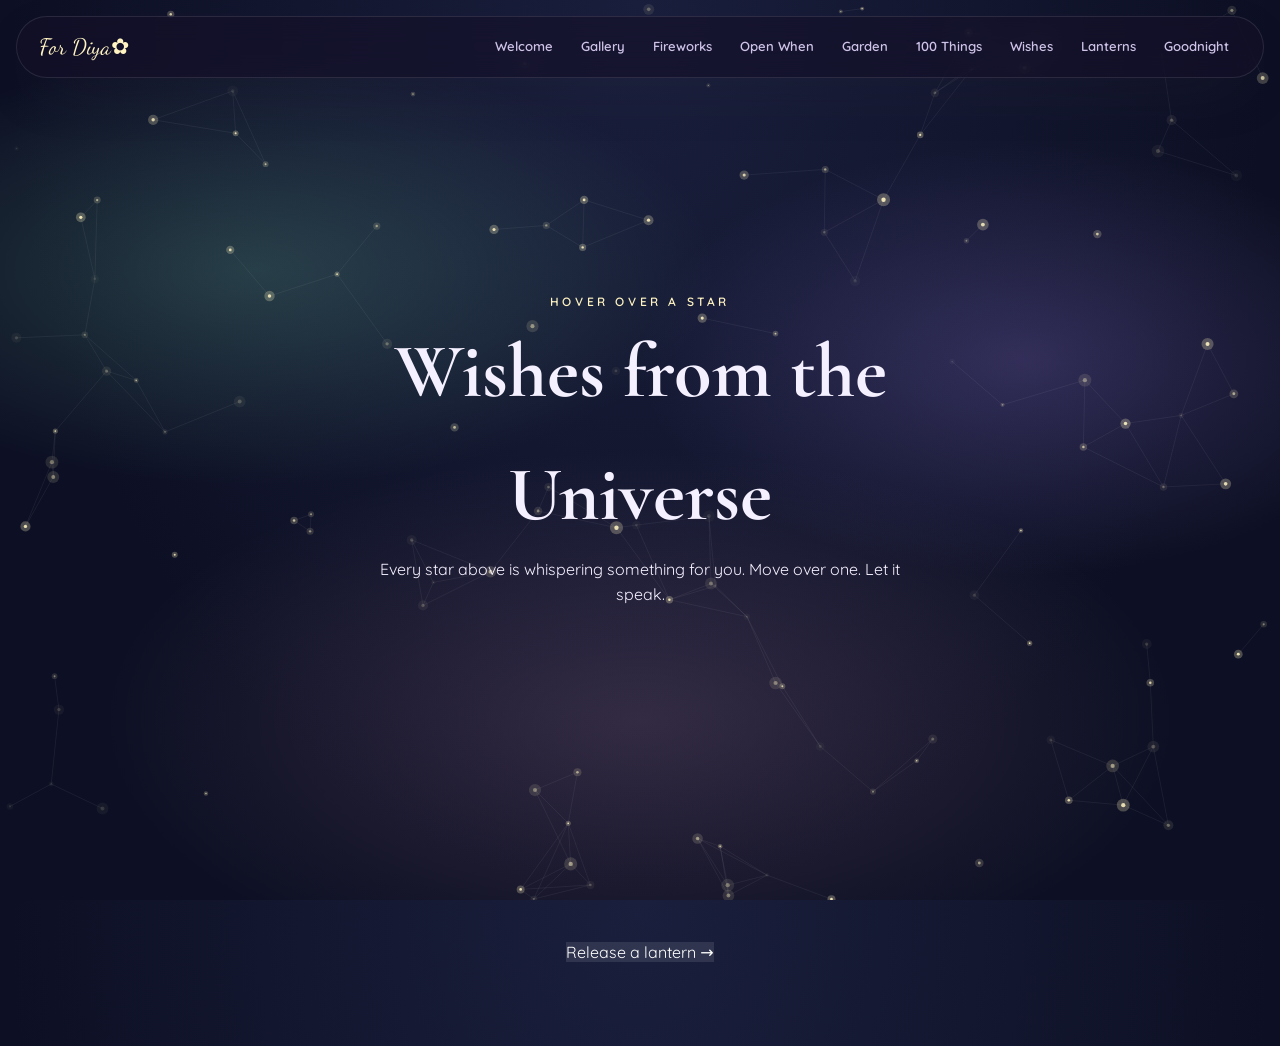
==== wishes.html @ cdcff4bc "Add files via upload" ====
<!DOCTYPE html>
<html lang="en">
<head>
<meta charset="UTF-8" />
<meta name="viewport" content="width=device-width, initial-scale=1" />
<title>Wishes from the Universe ✦</title>
<meta name="description" content="The universe has something to say." />
<link rel="preconnect" href="https://fonts.googleapis.com">
<link rel="preconnect" href="https://fonts.gstatic.com" crossorigin>
<link href="https://fonts.googleapis.com/css2?family=Cormorant+Garamond:wght@400;500;600&family=Dancing+Script:wght@500;700&family=Quicksand:wght@400;500;600;700&display=swap" rel="stylesheet">
<link rel="stylesheet" href="styles.css" />
</head>
<body class="night">

<nav class="nav">
  <a href="index.html" class="nav-brand">For Diya✿</a>
  <button class="nav-toggle" aria-label="Menu">☰</button>
  <div class="nav-links">
    <a href="index.html">Welcome</a><a href="gallery.html">Gallery</a><a href="fireworks.html">Fireworks</a><a href="letters.html">Open When</a><a href="garden.html">Garden</a><a href="wonderful.html">100 Things</a><a href="wishes.html">Wishes</a><a href="lanterns.html">Lanterns</a><a href="goodnight.html">Goodnight</a>
  </div>
</nav>

<section class="sky-stage">
  <div class="aurora"></div>
  <canvas id="starsky"></canvas>
  <div class="sky-hint">
    <p class="eyebrow" id="wishes-eyebrow" style="color:var(--star)">Hover over a star</p>
    <h1>Wishes from the Universe</h1>
    <p id="wishes-desc">Every star above is whispering something for you. Move over one. Let it speak.</p>
  </div>
</section>

<div class="wish-popup" id="popup"></div>

<div style="text-align:center; padding: 40px 24px 80px; position: relative; z-index: 2;">
  <a href="lanterns.html" class="next-link" style="background: rgba(255,255,255,0.1); color:#fff; border-color: rgba(255,255,255,0.2)">Release a lantern →</a>
</div>

<script src="script.js"></script>
<script>
const WISHES = [
  "May this year surprise you in the best ways.",
  "May you discover new reasons to believe in yourself.",
  "May your favorite dreams find their way to reality.",
  "May happiness visit often and stay awhile.",
  "May your soft heart stay soft and find safe places.",
  "May you fall in love with your own life.",
  "May the right people find you.",
  "May you laugh more than you cry.",
  "May rest find you when you need it.",
  "May your courage outgrow your fear.",
  "May the world keep showing you it's worth it.",
  "May you be proud of who you're becoming.",
];

const canvas = document.getElementById("starsky");
const ctx = canvas.getContext("2d");
function fit(){canvas.width=innerWidth;canvas.height=innerHeight;}
fit(); addEventListener("resize", () => { fit(); init(); });

let stars = [];
function init() {
  stars = [];
  const count = Math.min(140, Math.floor(canvas.width * canvas.height / 9000));
  for (let i = 0; i < count; i++) {
    stars.push({
      x: Math.random() * canvas.width,
      y: Math.random() * canvas.height,
      r: Math.random() * 1.6 + 0.6,
      tw: Math.random() * Math.PI * 2,
      wish: WISHES[Math.floor(Math.random()*WISHES.length)]
    });
  }
}
init();

function draw(t) {
  ctx.clearRect(0,0,canvas.width,canvas.height);
  // constellations: connect nearest
  ctx.strokeStyle = "rgba(255,255,255,0.06)"; ctx.lineWidth = 1;
  for (let i = 0; i < stars.length; i++) {
    for (let j = i+1; j < stars.length; j++) {
      const dx = stars[i].x - stars[j].x;
      const dy = stars[i].y - stars[j].y;
      const d = Math.hypot(dx,dy);
      if (d < 90) { ctx.beginPath(); ctx.moveTo(stars[i].x, stars[i].y); ctx.lineTo(stars[j].x, stars[j].y); ctx.stroke(); }
    }
  }
  stars.forEach(s => {
    s.tw += 0.04;
    const a = 0.5 + Math.sin(s.tw) * 0.4;
    ctx.globalAlpha = a;
    ctx.fillStyle = "#fff4c2";
    ctx.beginPath(); ctx.arc(s.x, s.y, s.r, 0, Math.PI*2); ctx.fill();
    ctx.globalAlpha = a * 0.3;
    ctx.beginPath(); ctx.arc(s.x, s.y, s.r*3, 0, Math.PI*2); ctx.fill();
  });
  ctx.globalAlpha = 1;
  requestAnimationFrame(draw);
}
draw();

const popup = document.getElementById("popup");
let timer;
function showWish(text, x, y) {
  popup.textContent = text;
  popup.classList.add("show");
  clearTimeout(timer);
  timer = setTimeout(() => popup.classList.remove("show"), 3500);
}

function pickStar(x, y) {
  let best = null, bd = 36;
  for (const s of stars) {
    const d = Math.hypot(s.x - x, s.y - y);
    if (d < bd) { bd = d; best = s; }
  }
  return best;
}
canvas.addEventListener("mousemove", e => {
  const s = pickStar(e.clientX, e.clientY);
  if (s) showWish(s.wish, e.clientX, e.clientY);
});
canvas.addEventListener("click", e => {
  const s = pickStar(e.clientX, e.clientY) || stars[Math.floor(Math.random()*stars.length)];
  showWish(s.wish);
  confettiBurst(e.clientX, e.clientY);
});

/* Mobile-friendly: instant touch + adaptive hint */
const isTouch = "ontouchstart" in window || navigator.maxTouchPoints > 0;
if (isTouch) {
  document.getElementById("wishes-eyebrow").textContent = "Tap a star";
  document.getElementById("wishes-desc").textContent = "Every star above is whispering something for you. Tap one. Let it speak.";
}

let lastTouchT = 0;
canvas.addEventListener("touchstart", e => {
  e.preventDefault();
  const now = Date.now();
  if (now - lastTouchT < 400) return; // debounce
  lastTouchT = now;
  const touch = e.touches[0];
  const s = pickStar(touch.clientX, touch.clientY) || stars[Math.floor(Math.random()*stars.length)];
  showWish(s.wish);
  confettiBurst(touch.clientX, touch.clientY);
}, { passive: false });
</script>
</body>
</html>
---- styles.css ----
/* =========================================================
   Birthday Festival - Shared Styles
   Edit color tokens & fonts here to restyle the whole site
   ========================================================= */
:root {
  --blush: #fde7ef;
  --peach: #ffe3d0;
  --cream: #fff6ec;
  --lavender: #ece4ff;
  --mint: #e2f5ec;
  --sky: #e1efff;
  --gold: #d6b27a;
  --rose: #e89bb0;
  --ink: #3a2e3a;
  --ink-soft: #6a5a6a;
  --night: #0d1024;
  --night-2: #1a1f3d;
  --star: #fff4c2;
  --shadow: 0 20px 60px -20px rgba(58, 46, 58, 0.25);
  --radius: 22px;
  --font-display: "Cormorant Garamond", "Playfair Display", Georgia, serif;
  --font-script: "Dancing Script", "Pinyon Script", cursive;
  --font-body: "Quicksand", "Nunito", system-ui, sans-serif;
}

* { box-sizing: border-box; margin: 0; padding: 0; }
html, body { height: 100%; }
body {
  font-family: var(--font-body);
  color: var(--ink);
  background: linear-gradient(180deg, var(--cream) 0%, var(--blush) 100%);
  line-height: 1.6;
  overflow-x: hidden;
  -webkit-font-smoothing: antialiased;
}
img { max-width: 100%; display: block; }
a { color: inherit; text-decoration: none; }
button { font: inherit; cursor: pointer; border: none; background: none; color: inherit; }

/* ---------- NAVIGATION ---------- */
.nav {
  position: fixed; inset: 16px 16px auto 16px;
  z-index: 100;
  display: flex; justify-content: space-between; align-items: center;
  padding: 12px 22px;
  background: rgba(255,255,255,0.7);
  backdrop-filter: blur(14px); -webkit-backdrop-filter: blur(14px);
  border: 1px solid rgba(255,255,255,0.6);
  border-radius: 999px;
  box-shadow: var(--shadow);
}
.nav-brand { font-family: var(--font-script); font-size: 1.4rem; color: var(--rose); }
.nav-toggle { display: none; font-size: 1.4rem; }
.nav-links { display: flex; gap: 4px; flex-wrap: wrap; }
.nav-links a {
  padding: 6px 12px; border-radius: 999px; font-size: 0.82rem; font-weight: 600;
  color: var(--ink-soft); transition: all 0.25s;
}
.nav-links a:hover, .nav-links a.active {
  background: linear-gradient(135deg, var(--blush), var(--peach));
  color: var(--ink);
}
@media (max-width: 880px) {
  .nav-toggle { display: block; }
  .nav-links {
    position: absolute; top: 100%; right: 0; margin-top: 10px;
    flex-direction: column; align-items: stretch;
    background: rgba(255,255,255,0.95); backdrop-filter: blur(14px);
    border-radius: 22px; padding: 12px; min-width: 200px;
    box-shadow: var(--shadow);
    display: none;
  }
  .nav-links.open { display: flex; }
}

/* ---------- TYPOGRAPHY ---------- */
.display { font-family: var(--font-display); font-weight: 500; letter-spacing: -0.02em; line-height: 1.05; }
.script  { font-family: var(--font-script); }
.eyebrow { text-transform: uppercase; letter-spacing: 0.3em; font-size: 0.75rem; color: var(--rose); font-weight: 600; }

/* ---------- BUTTONS ---------- */
.btn {
  display: inline-flex; align-items: center; gap: 8px;
  padding: 14px 28px; border-radius: 999px; font-weight: 600;
  background: linear-gradient(135deg, var(--rose), var(--gold));
  color: white; box-shadow: 0 12px 30px -10px rgba(232,155,176,0.7);
  transition: transform 0.3s, box-shadow 0.3s;
}
.btn:hover { transform: translateY(-2px); box-shadow: 0 18px 40px -10px rgba(232,155,176,0.8); }
.btn.ghost {
  background: rgba(255,255,255,0.7); color: var(--ink);
  border: 1px solid rgba(0,0,0,0.06);
  box-shadow: var(--shadow);
}

/* ---------- COMMON LAYOUT ---------- */
.page { min-height: 100vh; padding: 120px 24px 80px; position: relative; }
.container { max-width: 1200px; margin: 0 auto; position: relative; z-index: 2; }
.section-head { text-align: center; max-width: 760px; margin: 0 auto 60px; }
.section-head h2 { font-size: clamp(2.2rem, 5vw, 3.6rem); margin: 14px 0; }
.section-head p { color: var(--ink-soft); font-size: 1.05rem; }

/* ---------- FLOATING DECORATIONS ---------- */
.floaters { position: fixed; inset: 0; pointer-events: none; z-index: 1; overflow: hidden; }
.floater {
  position: absolute; opacity: 0.7; animation: float 14s ease-in-out infinite;
  font-size: 28px; filter: drop-shadow(0 4px 10px rgba(0,0,0,0.08));
}
@keyframes float {
  0%, 100% { transform: translateY(0) rotate(0deg); }
  50% { transform: translateY(-30px) rotate(8deg); }
}

/* ---------- FADE IN ON SCROLL ---------- */
.reveal { opacity: 0; transform: translateY(24px); transition: opacity 0.9s ease, transform 0.9s ease; }
.reveal.visible { opacity: 1; transform: translateY(0); }

/* ---------- FOOTER LINK ---------- */
.page-footer {
  margin-top: 80px; text-align: center;
}
.page-footer .next-link {
  display: inline-block; padding: 16px 32px; border-radius: 999px;
  background: rgba(255,255,255,0.7); border: 1px solid rgba(0,0,0,0.05);
  font-weight: 600; box-shadow: var(--shadow); transition: transform 0.3s;
}
.page-footer .next-link:hover { transform: translateY(-3px); }

/* ---------- CONFETTI / CANVAS ---------- */
.fx-canvas { position: fixed; inset: 0; pointer-events: none; z-index: 50; }

/* =========================================================
   PAGE 1 - WELCOME
   ========================================================= */
.hero {
  min-height: 100vh; display: grid; place-items: center; text-align: center;
  position: relative; padding: 120px 24px 80px;
}
.hero h1 {
  font-size: clamp(3rem, 9vw, 7rem);
  background: linear-gradient(135deg, var(--rose) 0%, var(--gold) 60%, var(--rose) 100%);
  -webkit-background-clip: text; background-clip: text; color: transparent;
  animation: fadeUp 1.4s 0.2s both;
}
.hero .subtitle {
  font-family: var(--font-script);
  font-size: clamp(1.5rem, 3vw, 2.4rem);
  color: var(--rose); margin-top: 8px;
  animation: fadeUp 1.4s 0.5s both;
}
.hero .msg {
  max-width: 640px; margin: 30px auto;
  font-size: clamp(1rem, 1.6vw, 1.2rem); color: var(--ink-soft);
  animation: fadeUp 1.4s 0.8s both;
}
.hero .cta { animation: fadeUp 1.4s 1.1s both; }
@keyframes fadeUp { from { opacity: 0; transform: translateY(30px); } to { opacity: 1; transform: translateY(0); } }

.countdown { display: flex; gap: 14px; justify-content: center; margin: 30px 0; flex-wrap: wrap;
  animation: fadeUp 1.4s 0.9s both;
}
.countdown .cell {
  min-width: 80px; padding: 16px 18px;
  background: rgba(255,255,255,0.7); backdrop-filter: blur(12px);
  border-radius: 18px; box-shadow: var(--shadow);
}
.countdown .num { font-family: var(--font-display); font-size: 2.2rem; line-height: 1; }
.countdown .lbl { font-size: 0.7rem; text-transform: uppercase; letter-spacing: 0.2em; color: var(--ink-soft); margin-top: 4px; }

.scrapbook {
  columns: 4 240px;
  column-gap: 22px;
  margin-top: 60px;
}
.polaroid {
  break-inside: avoid;
  display: inline-block; width: 100%;
  background: white; padding: 14px 14px 50px; border-radius: 6px;
  box-shadow: var(--shadow); transform: rotate(var(--rot, -2deg));
  transition: transform 0.4s ease;
  position: relative;
  margin-bottom: 22px;
}
.polaroid:hover { transform: rotate(0) translateY(-6px) scale(1.03); }
.polaroid .photo {
  border-radius: 4px;
  background: #fff;
  overflow: hidden;
  line-height: 0;
}
.polaroid .photo img, .polaroid .photo video {
  width: 100%; height: auto; display: block;
}



.polaroid .caption {
  position: absolute; bottom: 14px; left: 0; right: 0; text-align: center;
  font-family: var(--font-script); color: var(--ink-soft); font-size: 1.1rem;
}

/* =========================================================
   PAGE 2 - GALLERY
   ========================================================= */
.gallery-grid {
  columns: 4 240px; column-gap: 22px;
}
.gallery-card {
  break-inside: avoid; margin-bottom: 22px;
  background: white; border-radius: var(--radius);
  padding: 18px; box-shadow: var(--shadow);
  transition: transform 0.4s, box-shadow 0.4s;
  position: relative;
}
.gallery-card:hover { transform: translateY(-6px) rotate(-0.5deg); }
.gallery-card .tag {
  display: inline-block; padding: 4px 12px; border-radius: 999px;
  font-size: 0.7rem; font-weight: 700; text-transform: uppercase; letter-spacing: 0.12em;
  background: linear-gradient(135deg, var(--blush), var(--lavender));
  color: var(--ink); margin-bottom: 12px;
}
.gallery-card h3 { font-family: var(--font-display); font-size: 1.4rem; margin-bottom: 8px; }
.gallery-card p { color: var(--ink-soft); font-size: 0.95rem; }
.gallery-card .moodboard {
  aspect-ratio: 4/3; border-radius: 14px; margin-top: 12px;
  background: linear-gradient(135deg, var(--peach), var(--blush));
  display: grid; place-items: center; color: var(--rose);
  font-family: var(--font-script); font-size: 1.4rem;
}
.gallery-card .moodboard.tall { aspect-ratio: 3/4; }

/* =========================================================
   PAGE 3 - FIREWORKS
   ========================================================= */
body.night {
  background: radial-gradient(ellipse at 50% 0%, #1a1f3d 0%, #0d1024 70%);
  color: #f5f0ff;
}
body.night .nav { background: rgba(20,16,40,0.6); border-color: rgba(255,255,255,0.1); }
body.night .nav-links a { color: #cfc4e8; }
body.night .nav-links a:hover, body.night .nav-links a.active { background: rgba(255,255,255,0.1); color: white; }
body.night .nav-brand { color: var(--star); }

.fireworks-stage {
  min-height: 100vh; position: relative; overflow: hidden;
  display: grid; place-items: center; text-align: center;
}
#fireworks { position: absolute; inset: 0; z-index: 1; cursor: crosshair; }
.fw-hint {
  position: relative; z-index: 2; color: #ffe; max-width: 600px; padding: 24px;
}
.fw-hint h1 { font-family: var(--font-display); font-size: clamp(2.5rem, 6vw, 5rem); }
.fw-hint p { opacity: 0.9; margin-top: 12px; }
.wishes {
  position: relative; z-index: 2; display: grid; gap: 14px;
  margin-top: 40px; max-width: 700px;
}
.wish {
  padding: 14px 22px; background: rgba(255,255,255,0.08);
  border: 1px solid rgba(255,255,255,0.15); border-radius: 14px;
  backdrop-filter: blur(6px); font-family: var(--font-display); font-size: 1.2rem;
}

.shooting-star {
  position: absolute; width: 2px; height: 2px;
  background: white; border-radius: 50%;
  box-shadow: 0 0 6px 2px white;
}
.shooting-star::after {
  content: ""; position: absolute; top: 0; left: 0;
  width: 100px; height: 1px;
  background: linear-gradient(90deg, white, transparent);
  transform: translateX(-100px);
}

/* =========================================================
   PAGE 4 - OPEN WHEN
   ========================================================= */
.letters-grid {
  display: grid; grid-template-columns: repeat(auto-fill, minmax(260px, 1fr));
  gap: 28px;
}
.envelope {
  position: relative; aspect-ratio: 5/3;
  border-radius: 14px; cursor: pointer;
  background: linear-gradient(135deg, #fff7e8, #ffe8d6);
  box-shadow: var(--shadow);
  overflow: hidden;
  transition: transform 0.4s;
  display: grid; place-items: center; text-align: center;
  padding: 24px;
}
.envelope:hover { transform: translateY(-6px) rotate(-1deg); }
.envelope::before {
  content: ""; position: absolute; top: 0; left: 0; right: 0; height: 55%;
  background: linear-gradient(135deg, #f6d6a1, #ecb98a);
  clip-path: polygon(0 0, 100% 0, 50% 100%);
  transform-origin: top; transition: transform 0.7s ease;
}
.envelope.open::before { transform: rotateX(180deg); }
.envelope .seal {
  position: absolute; top: 38%; left: 50%; transform: translate(-50%, -50%);
  width: 44px; height: 44px; border-radius: 50%;
  background: var(--rose); color: white;
  display: grid; place-items: center; font-family: var(--font-script);
  font-size: 1.6rem; z-index: 3; box-shadow: 0 4px 10px rgba(0,0,0,0.2);
  transition: opacity 0.3s;
}
.envelope.open .seal { opacity: 0; }
.envelope .label {
  position: relative; z-index: 2; margin-top: 36px;
  font-family: var(--font-display); font-size: 1.3rem; color: var(--ink);
}

.letter-modal {
  position: fixed; inset: 0; background: rgba(20,15,25,0.65);
  backdrop-filter: blur(8px); z-index: 200;
  display: none; align-items: center; justify-content: center; padding: 24px;
}
.letter-modal.open { display: flex; animation: fadeIn 0.4s; }
@keyframes fadeIn { from { opacity: 0; } to { opacity: 1; } }
.letter {
  max-width: 600px; width: 100%; padding: 50px 44px;
  background: #fffaf2;
  background-image:
    repeating-linear-gradient(transparent, transparent 31px, rgba(232,155,176,0.15) 32px);
  border-radius: 14px; box-shadow: 0 30px 80px rgba(0,0,0,0.4);
  font-family: var(--font-script); font-size: 1.5rem; line-height: 1.6;
  color: var(--ink); position: relative;
  max-height: 80vh; overflow-y: auto;
  animation: pop 0.5s ease;
}
@keyframes pop { from { transform: scale(0.85); opacity: 0; } to { transform: scale(1); opacity: 1; } }
.letter h3 { font-family: var(--font-display); font-size: 1.6rem; color: var(--rose); margin-bottom: 16px; }
.letter .close {
  position: absolute; top: 14px; right: 18px;
  font-size: 1.8rem; color: var(--ink-soft); font-family: var(--font-body);
}

.sticky-note {
  background: #fff4a3; padding: 22px; border-radius: 4px;
  transform: rotate(-2deg); box-shadow: var(--shadow);
  font-family: var(--font-script); font-size: 1.3rem;
  max-width: 280px; margin: 40px auto; text-align: center;
}

/* =========================================================
   PAGE 5 - GARDEN
   ========================================================= */
body.garden { background: linear-gradient(180deg, #f0f8ee 0%, #e7f0e3 100%); }
.garden-grid {
  display: grid; grid-template-columns: repeat(auto-fit, minmax(220px, 1fr));
  gap: 30px; padding: 20px;
}
.flower {
  aspect-ratio: 1/1; position: relative;
  display: grid; place-items: center;
  cursor: pointer; transition: transform 0.4s;
}
.flower:hover { transform: scale(1.08) rotate(-3deg); }
.flower svg { width: 80%; height: 80%; filter: drop-shadow(0 8px 20px rgba(0,0,0,0.12)); }
.flower .compliment {
  position: absolute; bottom: -10px; left: 50%; transform: translate(-50%, 10px);
  opacity: 0; transition: all 0.4s;
  background: white; padding: 10px 18px; border-radius: 999px;
  font-family: var(--font-script); font-size: 1.05rem; color: var(--ink);
  box-shadow: var(--shadow); white-space: nowrap; pointer-events: none;
  z-index: 5;
}
.flower:hover .compliment { opacity: 1; transform: translate(-50%, 0); }
.flower.sunflower { transform: scale(1.1); }
.flower.sunflower::after {
  content: "★ centerpiece"; position: absolute; top: -8px; right: 0;
  font-size: 0.7rem; color: var(--gold); font-weight: 700; letter-spacing: 0.1em;
}

/* swaying */
.sway { animation: sway 5s ease-in-out infinite; transform-origin: bottom center; }
@keyframes sway { 0%,100% { transform: rotate(-3deg); } 50% { transform: rotate(3deg); } }

/* tap-to-reveal compliment on touch devices */
.flower.active { transform: scale(1.08) rotate(-3deg); }
.flower.active .compliment { opacity: 1; transform: translate(-50%, 0); }

/* =========================================================
   THE BOUQUET - florist hand-tied arrangement
   ========================================================= */
.bouquet-section {
  margin: 110px auto 20px;
  text-align: center;
  max-width: 760px;
  padding: 0 14px;
}
.bouquet-title { font-size: clamp(1.7rem, 5vw, 2.6rem); margin: 10px 0 6px; }
.bouquet-sub   { opacity: 0.75; margin-bottom: 40px; font-size: 0.98rem; }

.bouquet {
  position: relative;
  width: min(460px, 92vw);
  aspect-ratio: 1 / 1.05;
  margin: 0 auto;
  filter: drop-shadow(0 50px 60px rgba(120, 90, 60, 0.22));
}

/* Soft warm halo behind the whole arrangement */
.bouquet-halo {
  position: absolute;
  left: 50%; top: 38%;
  width: 110%; height: 80%;
  transform: translate(-50%, -50%);
  background: radial-gradient(ellipse at center,
    rgba(255, 226, 198, 0.55) 0%,
    rgba(255, 226, 198, 0.18) 40%,
    transparent 70%);
  filter: blur(8px);
  pointer-events: none;
  opacity: 0;
  transition: opacity 1.2s ease 0.2s;
}

/* ---------- Kraft paper - back flap (visible above the front cone) ---------- */
.bouquet-paper-back {
  position: absolute;
  left: 22%; right: 22%;
  top: 48%; bottom: 10%;
  /* gentle small fan peeking behind the front cone */
  clip-path: polygon(0% 8%, 50% 0%, 100% 8%, 78% 100%, 22% 100%);
  background:
    radial-gradient(ellipse at 50% 0%, rgba(255,255,255,0.45) 0%, transparent 55%),
    linear-gradient(160deg, #eed4b3 0%, #cda878 55%, #a47644 100%);
  box-shadow: inset 0 -16px 24px rgba(120, 70, 30, 0.22);
  opacity: 0;
  transform: translateY(20px) scale(0.97);
  transition: opacity 0.9s ease 0.6s, transform 0.9s ease 0.6s;
  z-index: 2;
}
.bouquet-paper-back::after {
  content: "";
  position: absolute; inset: 0;
  clip-path: inherit;
  background:
    repeating-linear-gradient(96deg, transparent 0 16px, rgba(120,70,30,0.07) 16px 17px);
  mix-blend-mode: multiply;
}

/* ---------- Kraft paper - front cone (the main wrap) ---------- */
.bouquet-paper-front {
  position: absolute;
  left: 0; right: 0;
  top: 54%; bottom: 8%;
  /* tapered cone, narrower than the back flap */
  clip-path: polygon(20% 0%, 80% 0%, 58% 100%, 42% 100%);
  background:
    radial-gradient(ellipse at 50% 0%, rgba(255,255,255,0.55) 0%, transparent 50%),
    linear-gradient(150deg, #faeed6 0%, #ecd0a5 50%, #c89860 100%);
  box-shadow: inset 0 -16px 26px rgba(120, 70, 30, 0.22);
  opacity: 0;
  transform: translateY(30px) scale(0.96);
  transition: opacity 0.9s ease 0.8s, transform 0.9s ease 0.8s;
}
/* crinkle highlights */
.bouquet-paper-front::before {
  content: "";
  position: absolute; inset: 0;
  clip-path: inherit;
  background:
    linear-gradient(102deg, transparent 49%, rgba(255,255,255,0.45) 50%, transparent 51%) 12% 0/35% 100%,
    linear-gradient(78deg,  transparent 49%, rgba(120,70,30,0.18)  50%, transparent 51%) 48% 0/30% 100%,
    linear-gradient(108deg, transparent 49%, rgba(255,255,255,0.32) 50%, transparent 51%) 78% 0/22% 100%;
  background-repeat: no-repeat;
  mix-blend-mode: overlay;
}
/* faint paper weave */
.bouquet-paper-front::after {
  content: "";
  position: absolute; inset: 0;
  clip-path: inherit;
  background:
    repeating-linear-gradient(95deg, transparent 0 16px, rgba(120,70,30,0.06) 16px 17px),
    repeating-linear-gradient(85deg, transparent 0 20px, rgba(120,70,30,0.05) 20px 21px);
}
/* a slightly darker inner-cone shadow to add depth */
.bouquet-paper-front--inner {
  top: 58%;
  bottom: 8%;
  clip-path: polygon(28% 0%, 72% 0%, 54% 100%, 46% 100%);
  background:
    linear-gradient(180deg, rgba(120,70,30,0.22) 0%, rgba(120,70,30,0) 60%),
    linear-gradient(150deg, #d6b27e 0%, #a87a44 100%);
  box-shadow: none;
  transition-delay: 1s;
}

/* ---------- Jute twine at the neck ---------- */
.bouquet-twine {
  position: absolute;
  left: 22%; right: 22%;
  top: 53%;
  height: 9px;
  background:
    repeating-linear-gradient(45deg,
      #8a6638 0 2px, #b88a55 2px 4px, #6f4f2a 4px 6px, #a07a4b 6px 8px);
  border-radius: 4px;
  box-shadow:
    0 3px 6px rgba(80,50,20,0.35),
    inset 0 1px 1px rgba(255,255,255,0.2),
    inset 0 -2px 2px rgba(50,25,5,0.35);
  opacity: 0;
  transition: opacity 0.6s ease 1.3s;
  z-index: 5;
}

/* ---------- Silk ribbon tails draping down over the wrap ---------- */
.bouquet-ribbon-tail {
  position: absolute;
  top: 54%;
  width: 11px;
  height: 30%;
  background: linear-gradient(180deg, #ec88a8 0%, #c75678 55%, #8e2f4e 100%);
  box-shadow: inset 1px 0 1px rgba(255,255,255,0.4), 0 4px 8px rgba(150,60,90,0.25);
  opacity: 0;
  transition: opacity 0.7s ease 1.5s, transform 0.7s ease 1.5s;
  transform-origin: top center;
  z-index: 5;
}
.bouquet-ribbon-tail--l {
  left: 46%;
  transform: rotate(-10deg) translateY(6px);
  clip-path: polygon(0 0, 100% 0, 100% 90%, 50% 100%, 0 90%);
}
.bouquet-ribbon-tail--r {
  left: 53%;
  transform: rotate(10deg) translateY(6px);
  clip-path: polygon(0 0, 100% 0, 100% 90%, 50% 100%, 0 90%);
}

/* ---------- Bow loops + knot ---------- */
.bouquet-bow {
  position: absolute;
  left: 50%; top: 50%;
  width: 78px; height: 34px;
  transform: translate(-50%, -50%) scale(0.85);
  opacity: 0;
  transition: opacity 0.6s ease 1.7s, transform 0.6s ease 1.7s;
  z-index: 5;
}
.bouquet-bow .loop {
  position: absolute;
  top: 0;
  width: 34px; height: 32px;
  background: radial-gradient(ellipse at 35% 50%, #f6a8c0 0%, #d9678a 55%, #a23f60 100%);
  box-shadow: inset 0 2px 4px rgba(255,255,255,0.35), 0 4px 8px rgba(150,60,90,0.3);
}
.bouquet-bow .loop-l {
  left: 0;
  border-radius: 70% 30% 60% 40% / 60% 60% 40% 40%;
  transform: rotate(-14deg);
}
.bouquet-bow .loop-r {
  right: 0;
  border-radius: 30% 70% 40% 60% / 60% 60% 40% 40%;
  transform: rotate(14deg);
}
.bouquet-knot {
  position: absolute;
  left: 50%; top: 50%;
  width: 14px; height: 20px;
  transform: translate(-50%, -50%);
  background: linear-gradient(180deg, #b54a6c, #7d2f48);
  border-radius: 4px;
  box-shadow: inset 0 1px 2px rgba(255,255,255,0.35), 0 2px 3px rgba(80,30,50,0.4);
  z-index: 2;
}

/* ---------- Tag ---------- */
.bouquet-tag {
  position: absolute;
  left: 50%; bottom: 1%;
  transform: translateX(-50%);
  font-family: var(--font-script);
  font-size: clamp(1.05rem, 3vw, 1.4rem);
  color: #6b3a4f;
  opacity: 0;
  transition: opacity 0.6s ease 1.9s;
  text-shadow: 0 1px 2px rgba(255,255,255,0.6);
  white-space: nowrap;
}

/* ---------- Flowers ---------- */
.bouquet-flowers { position: absolute; inset: 0; z-index: 4; }
.b-flower {
  position: absolute;
  width: 24%;
  aspect-ratio: 1/1;
  transform: translate(-50%, -50%) scale(0) rotate(var(--br));
  opacity: 0;
  transition: transform 1.1s cubic-bezier(.34,1.56,.64,1), opacity 0.8s ease;
  transition-delay: var(--delay);
  filter: drop-shadow(0 4px 6px rgba(80,40,30,0.18));
}
.b-flower svg { width: 100%; height: 100%; display: block; }
.b-flower.focal  { width: 30%; filter: drop-shadow(0 6px 10px rgba(80,40,30,0.28)); }
.b-flower.bb     { width: 16%; opacity: 0; filter: drop-shadow(0 2px 3px rgba(255,255,255,0.6)); }
.b-flower.euca   { width: 22%; opacity: 0; filter: drop-shadow(0 3px 5px rgba(60,80,40,0.22)); }

.bouquet-section.bloomed .b-flower {
  transform: translate(-50%, -50%) scale(var(--bs)) rotate(var(--br));
  opacity: 1;
}
.bouquet-section.bloomed .bouquet-halo         { opacity: 1; }
.bouquet-section.bloomed .bouquet-paper-back,
.bouquet-section.bloomed .bouquet-paper-front  { opacity: 1; transform: translateY(0) scale(1); }
.bouquet-section.bloomed .bouquet-twine        { opacity: 1; }
.bouquet-section.bloomed .bouquet-ribbon-tail--l { opacity: 0.95; transform: rotate(-14deg) translateY(0); }
.bouquet-section.bloomed .bouquet-ribbon-tail--r { opacity: 0.95; transform: rotate( 12deg) translateY(0); }
.bouquet-section.bloomed .bouquet-bow          { opacity: 1; transform: translate(-50%, -50%) scale(1); }
.bouquet-section.bloomed .bouquet-tag          { opacity: 1; }

/* Garden mobile polish */
@media (max-width: 640px) {
  .garden-grid {
    grid-template-columns: repeat(2, 1fr);
    gap: 18px;
    padding: 10px 4px;
  }
  .flower .compliment {
    font-size: 0.82rem;
    padding: 7px 12px;
    white-space: normal;
    max-width: 70vw;
    width: max-content;
    text-align: center;
    line-height: 1.25;
  }
  .flower.sunflower::after { font-size: 0.6rem; }
  .bouquet-section { margin-top: 70px; }
}



/* =========================================================
   PAGE 6 - 100 WONDERFUL THINGS
   ========================================================= */
.wonder-grid {
  display: grid; grid-template-columns: repeat(auto-fill, minmax(140px, 1fr));
  gap: 14px;
}
.wcard {
  aspect-ratio: 1/1; perspective: 700px; cursor: pointer;
}
.wcard-inner {
  position: relative; width: 100%; height: 100%;
  transform-style: preserve-3d; transition: transform 0.7s;
}
.wcard.flipped .wcard-inner { transform: rotateY(180deg); }
.wcard-front, .wcard-back {
  position: absolute; inset: 0; backface-visibility: hidden;
  border-radius: 16px; display: grid; place-items: center; padding: 12px; text-align: center;
  box-shadow: var(--shadow);
}
.wcard-front {
  background: linear-gradient(135deg, var(--blush), var(--lavender));
  color: var(--ink); font-family: var(--font-display); font-size: 1.6rem;
}
.wcard-back {
  background: white; transform: rotateY(180deg);
  font-family: var(--font-script); font-size: 1.15rem; color: var(--rose);
}

/* =========================================================
   PAGE 7 - WISHES (NIGHT SKY)
   ========================================================= */
.sky-stage {
  min-height: 100vh; position: relative; overflow: hidden;
  display: grid; place-items: center; text-align: center;
}
#starsky { position: absolute; inset: 0; z-index: 1; cursor: pointer; }
.sky-hint { position: relative; z-index: 2; color: #f5f0ff; padding: 24px; max-width: 600px; pointer-events: none; }
.sky-hint h1 { font-family: var(--font-display); font-size: clamp(2.5rem, 6vw, 5rem); }

.wish-popup {
  position: fixed; left: 50%; bottom: 80px; transform: translateX(-50%);
  background: rgba(255,255,255,0.95); color: var(--ink);
  padding: 18px 28px; border-radius: 999px; box-shadow: var(--shadow);
  font-family: var(--font-display); font-size: 1.2rem; z-index: 60;
  opacity: 0; transition: opacity 0.5s, transform 0.5s;
  pointer-events: none;
}
.wish-popup.show { opacity: 1; transform: translateX(-50%) translateY(-10px); }

.aurora {
  position: absolute; inset: 0; pointer-events: none;
  background:
    radial-gradient(60% 40% at 20% 30%, rgba(140,255,200,0.18), transparent 60%),
    radial-gradient(50% 40% at 80% 40%, rgba(170,140,255,0.22), transparent 60%),
    radial-gradient(70% 50% at 50% 80%, rgba(255,180,220,0.15), transparent 60%);
  animation: shift 18s ease-in-out infinite alternate;
}
@keyframes shift {
  from { transform: translate(0,0) scale(1); }
  to   { transform: translate(20px,-10px) scale(1.05); }
}

/* =========================================================
   PAGE 8 - FESTIVAL LIGHTS
   ========================================================= */
.lantern-stage {
  min-height: 100vh; position: relative; overflow: hidden; cursor: pointer;
  background: linear-gradient(180deg, #1c1235 0%, #2d1a3d 50%, #3d2a4a 100%);
  display: grid; place-items: center;
}
#lanternsky { position: absolute; inset: 0; z-index: 1; }
.lantern-ui {
  position: relative; z-index: 3; text-align: center; color: white;
  max-width: 560px; padding: 30px;
  background: rgba(0,0,0,0.25); border-radius: 24px;
  backdrop-filter: blur(10px);
  border: 1px solid rgba(255,255,255,0.1);
}
.lantern-ui h1 { font-family: var(--font-display); font-size: clamp(2.2rem, 5vw, 3.4rem); margin-bottom: 14px; }
.lantern-ui input {
  width: 100%; padding: 14px 18px; border-radius: 999px;
  border: 1px solid rgba(255,255,255,0.2); background: rgba(255,255,255,0.1);
  color: white; font: inherit; margin: 18px 0; outline: none;
}
.lantern-ui input::placeholder { color: rgba(255,255,255,0.6); }

/* =========================================================
   PAGE 9 - GOODNIGHT
   ========================================================= */
.goodnight-stage {
  min-height: 100vh; position: relative; overflow: hidden;
  display: grid; place-items: center; text-align: center;
  padding: 120px 24px 80px;
}
#nightsky { position: absolute; inset: 0; z-index: 1; }
.goodnight {
  position: relative; z-index: 2; max-width: 700px; color: #f5f0ff;
}
.goodnight .final-letter {
  background: rgba(255,255,255,0.06); border: 1px solid rgba(255,255,255,0.12);
  padding: 40px 32px; border-radius: 24px; backdrop-filter: blur(10px);
  font-family: var(--font-display); font-size: 1.2rem; line-height: 1.8;
  margin-bottom: 40px;
}
.goodnight .reveal-line {
  font-family: var(--font-display); font-size: clamp(1.2rem, 2.5vw, 1.6rem);
  margin: 10px 0; opacity: 0;
}
.goodnight .reveal-line.in { animation: fadeUp 1.2s forwards; }
.goodnight .signoff {
  margin-top: 50px; font-family: var(--font-script);
  font-size: clamp(2.5rem, 7vw, 4.5rem); color: var(--star);
}

.visualizer {
  display: flex; gap: 4px; justify-content: center; align-items: end;
  height: 60px; margin: 30px auto;
}
.visualizer span {
  display: block; width: 4px; background: rgba(255,244,194,0.7);
  border-radius: 2px; animation: pulse 1.4s ease-in-out infinite;
}
@keyframes pulse { 0%,100% { height: 8px; } 50% { height: 50px; } }

/* =========================================================
   GLOBAL MOBILE RESPONSIVE - applies to every page
   ========================================================= */
@media (max-width: 880px) {
  .nav { inset: 10px 10px auto 10px; padding: 10px 16px; }
  .nav-brand { font-size: 1.2rem; }
  .nav-toggle { font-size: 1.5rem; padding: 4px 8px; }
}

@media (max-width: 720px) {
  .page { padding: 100px 16px 60px; }
  .section-head { margin-bottom: 40px; }
  .section-head h2 { font-size: clamp(1.8rem, 7vw, 2.6rem); }
  .section-head p { font-size: 0.95rem; }
  .page-footer { margin-top: 50px; }
  .page-footer .next-link { padding: 14px 22px; font-size: 0.9rem; }

  /* Hero / Welcome */
  .hero { padding: 100px 18px 60px; }
  .hero h1 { font-size: clamp(2.6rem, 14vw, 4.6rem); }
  .hero .subtitle { font-size: clamp(1.2rem, 5vw, 1.8rem); }
  .hero .msg { font-size: 1rem; margin: 22px auto; }
  .countdown { gap: 8px; margin: 22px 0; }
  .countdown .cell { min-width: 64px; padding: 12px 10px; }
  .countdown .num { font-size: 1.6rem; }
  .countdown .lbl { font-size: 0.6rem; letter-spacing: 0.15em; }
  .scrapbook { columns: 2 140px; column-gap: 14px; margin-top: 40px; }
  .polaroid { padding: 8px 8px 36px; }
  .polaroid .caption { font-size: 0.95rem; bottom: 10px; }
  .btn { padding: 12px 22px; font-size: 0.95rem; }

  /* Gallery */
  .gallery-grid { columns: 2 160px; column-gap: 12px; }
  .gallery-card { padding: 12px; margin-bottom: 12px; border-radius: 16px; }
  .gallery-card h3 { font-size: 1.15rem; }
  .gallery-card p { font-size: 0.85rem; }
  .gallery-card .tag { font-size: 0.6rem; padding: 3px 9px; }
  .gallery-card .moodboard { font-size: 1rem; }

  /* Fireworks */
  .fw-hint { padding: 18px; }
  .fw-hint h1 { font-size: clamp(2rem, 9vw, 3.4rem); }
  .wishes { margin-top: 26px; gap: 10px; padding: 0 8px; }
  .wish { padding: 11px 16px; font-size: 1rem; }

  /* Letters / Open When */
  .letters-grid { grid-template-columns: repeat(2, 1fr); gap: 14px; }
  .envelope { padding: 14px; border-radius: 12px; }
  .envelope .label { font-size: 0.95rem; margin-top: 22px; }
  .envelope .seal { width: 32px; height: 32px; font-size: 1.1rem; top: 36%; }
  .letter-modal { padding: 14px; }
  .letter { padding: 32px 22px; font-size: 1.15rem; max-height: 85vh; }
  .letter h3 { font-size: 1.3rem; }
  .sticky-note { font-size: 1.1rem; padding: 18px; max-width: 90vw; }

  /* 100 Wonderful Things */
  .wonder-grid { grid-template-columns: repeat(3, 1fr); gap: 10px; }
  .wcard-front { font-size: 1.1rem; }
  .wcard-back { font-size: 0.85rem; padding: 8px; }

  /* Wishes / night sky */
  .sky-hint { padding: 18px; }
  .sky-hint h1 { font-size: clamp(2rem, 9vw, 3.4rem); }
  .wish-popup { font-size: 1rem; padding: 14px 20px; bottom: 60px; max-width: 90vw; text-align: center; }

  /* Lanterns */
  .lantern-ui { padding: 22px 18px; max-width: 92vw; }
  .lantern-ui h1 { font-size: clamp(1.7rem, 7vw, 2.4rem); }
  .lantern-ui input { padding: 12px 14px; font-size: 0.95rem; margin: 14px 0; }

  /* Goodnight */
  .goodnight-stage { padding: 100px 18px 60px; }
  .goodnight .final-letter { padding: 26px 20px; font-size: 1rem; line-height: 1.7; }
  .goodnight .reveal-line { font-size: 1.05rem; }
  .goodnight .signoff { font-size: clamp(2rem, 11vw, 3.2rem); margin-top: 30px; }
  .visualizer { height: 40px; margin: 20px auto; }
}

@media (max-width: 420px) {
  .nav-brand { font-size: 1.05rem; }
  .scrapbook { columns: 2 120px; column-gap: 10px; }
  .wonder-grid { grid-template-columns: repeat(2, 1fr); }
  .gallery-grid { columns: 1; }
  .letters-grid { grid-template-columns: 1fr; }
  .countdown .cell { min-width: 56px; padding: 10px 8px; }
  .countdown .num { font-size: 1.4rem; }
  .letter { padding: 26px 18px; font-size: 1.05rem; }
}

/* Avoid jittery hover-stuck states on touch */
@media (hover: none) {
  .polaroid:hover,
  .gallery-card:hover,
  .envelope:hover,
  .page-footer .next-link:hover { transform: none; }
}
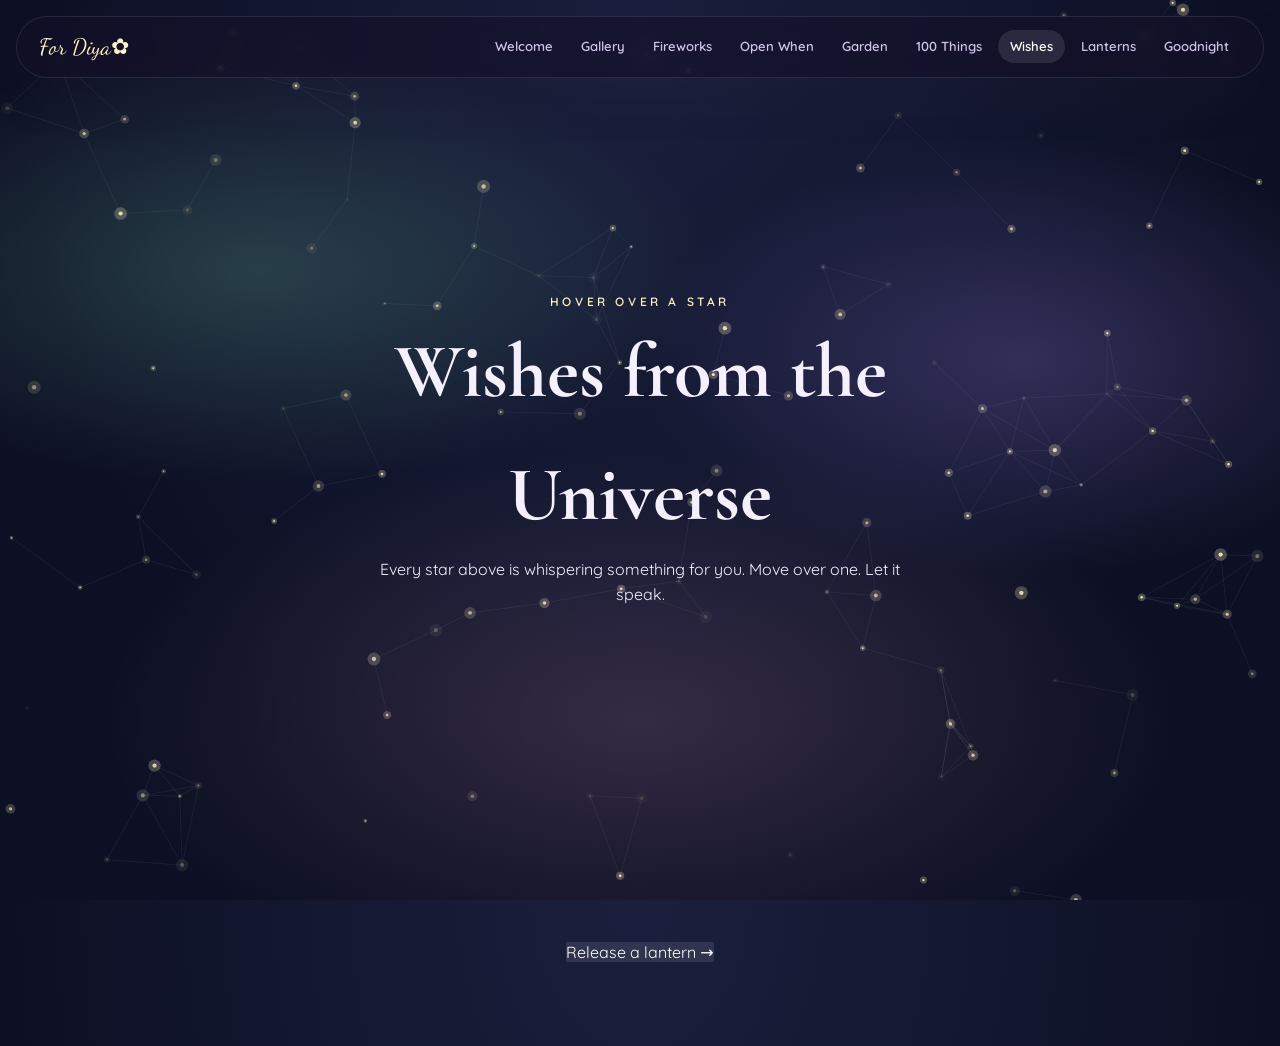
==== commit 4464d702: "wishes.html" ====
--- a/wishes.html
+++ b/wishes.html
@@ -135,16 +135,22 @@
 }
 
 let lastTouchT = 0;
+let touchStartX = 0, touchStartY = 0;
 canvas.addEventListener("touchstart", e => {
-  e.preventDefault();
+  const t = e.touches[0];
+  touchStartX = t.clientX; touchStartY = t.clientY;
+}, { passive: true });
+canvas.addEventListener("touchend", e => {
+  const t = e.changedTouches[0];
+  const dx = t.clientX - touchStartX, dy = t.clientY - touchStartY;
+  if (Math.hypot(dx, dy) > 10) return; // scroll, not a tap
   const now = Date.now();
-  if (now - lastTouchT < 400) return; // debounce
+  if (now - lastTouchT < 400) return;
   lastTouchT = now;
-  const touch = e.touches[0];
-  const s = pickStar(touch.clientX, touch.clientY) || stars[Math.floor(Math.random()*stars.length)];
+  const s = pickStar(t.clientX, t.clientY) || stars[Math.floor(Math.random()*stars.length)];
   showWish(s.wish);
-  confettiBurst(touch.clientX, touch.clientY);
-}, { passive: false });
+  confettiBurst(t.clientX, t.clientY);
+}, { passive: true });
 </script>
 </body>
 </html>
